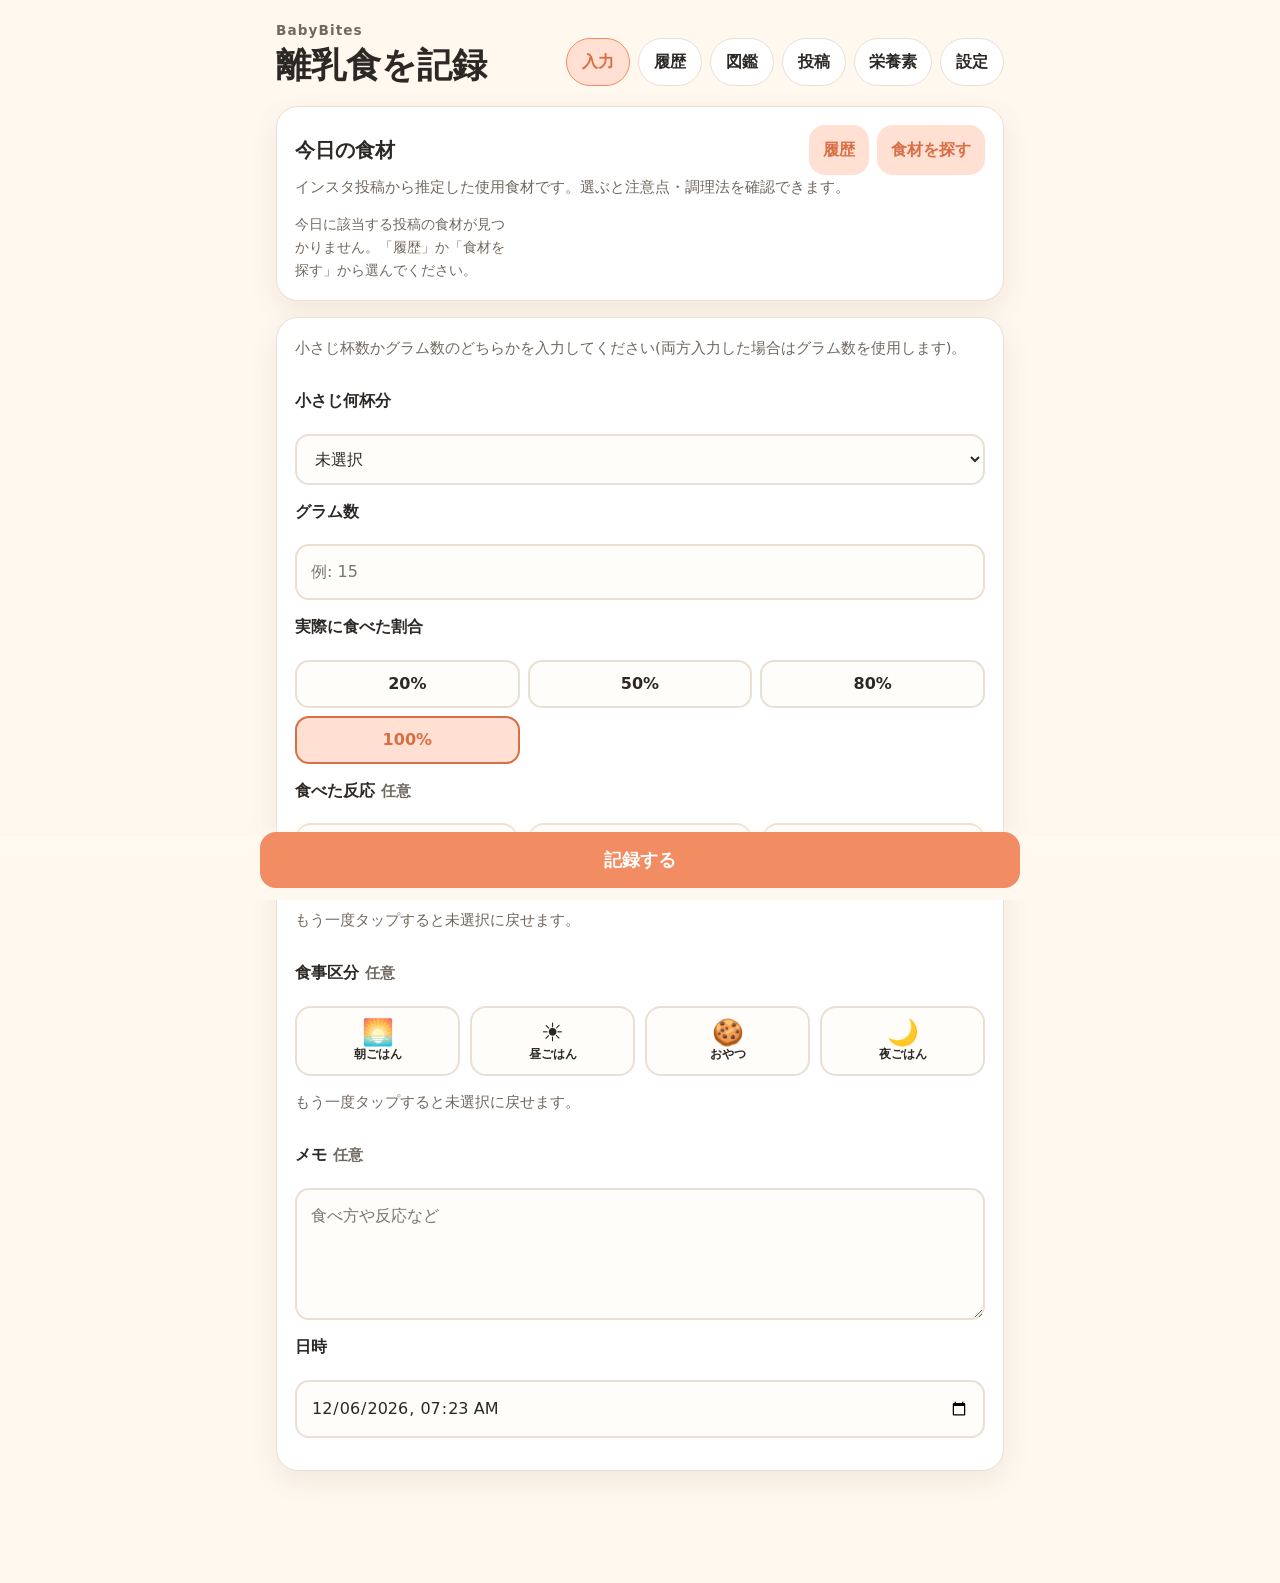
==== index.html @ d91f0ae5 "Update index.html edit text" ====
<!doctype html>
<html lang="ja">
  <head>
    <meta charset="utf-8" />
    <meta name="viewport" content="width=device-width, initial-scale=1" />
    <title>BabyBites - 記録入力</title>
    <link rel="stylesheet" href="css/style.css" />
  </head>
  <body>
    <header class="app-header">
      <div>
        <p class="eyebrow">BabyBites</p>
        <h1>離乳食を記録</h1>
      </div>
      <nav class="nav-links" aria-label="画面切り替え">
        <a aria-current="page" href="index.html">入力</a>
        <a href="history.html">履歴</a>
        <a href="foods.html">図鑑</a>
        <a href="insta.html">投稿</a>
        <a href="nutrition.html">栄養素</a>
        <a href="settings.html">設定</a>
      </nav>
    </header>

    <main class="container">
      <section class="card" aria-labelledby="food-heading">
        <div class="section-title-row">
          <h2 id="food-heading">今日の食材</h2>
          <div class="food-heading-actions">
            <button class="secondary-button" id="open-food-history-button" type="button">履歴</button>
            <button class="secondary-button" id="open-food-search-button" type="button">食材を探す</button>
          </div>
        </div>
        <p class="helper-text">インスタ投稿から推定した使用食材です。選ぶと注意点・調理法を確認できます。</p>
        <div class="food-grid" id="food-buttons" aria-live="polite"></div>
        <div class="food-info-panel" id="food-info-panel" aria-live="polite" hidden></div>
      </section>

      <form class="card record-form" id="record-form">
        <p class="helper-text">小さじ杯数かグラム数のどちらかを入力してください(両方入力した場合はグラム数を使用します)。</p>

        <label class="field-group" for="spoon-count">
          <span class="field-label">小さじ何杯分</span>
          <select id="spoon-count" name="spoonCount">
            <option value="">未選択</option>
            <option value="0.5">0.5杯</option>
            <option value="1">1杯</option>
            <option value="1.5">1.5杯</option>
            <option value="2">2杯</option>
            <option value="2.5">2.5杯</option>
            <option value="3">3杯</option>
            <option value="3.5">3.5杯</option>
            <option value="4">4杯</option>
          </select>
        </label>

        <label class="field-group" for="amount-gram">
          <span class="field-label">グラム数</span>
          <input id="amount-gram" name="amountGram" type="number" inputmode="decimal" min="0" step="0.1" placeholder="例: 15" />
        </label>

        <div class="field-group">
          <span class="field-label">実際に食べた割合</span>
          <div class="toggle-group" role="radiogroup" aria-label="食べた割合を選択">
            <label class="toggle-option">
              <input type="radio" name="amountLabel" value="20%" />
              <span>20%</span>
            </label>
            <label class="toggle-option">
              <input type="radio" name="amountLabel" value="50%" />
              <span>50%</span>
            </label>
            <label class="toggle-option">
              <input type="radio" name="amountLabel" value="80%" />
              <span>80%</span>
            </label>
            <label class="toggle-option">
              <input type="radio" name="amountLabel" value="100%" checked />
              <span>100%</span>
            </label>
          </div>
        </div>

        <div class="field-group">
          <span class="field-label">食べた反応 <span class="optional">任意</span></span>
          <input id="reaction" name="reaction" type="hidden" />
          <div class="reaction-grid" id="reaction-buttons" aria-label="食べた反応を選択">
            <button class="reaction-button emoji-choice-button" type="button" data-reaction="美味しい" aria-pressed="false"><span class="choice-emoji" aria-hidden="true">😋</span><span class="choice-label">美味しい</span></button>
            <button class="reaction-button emoji-choice-button" type="button" data-reaction="普通" aria-pressed="false"><span class="choice-emoji" aria-hidden="true">😐</span><span class="choice-label">普通</span></button>
            <button class="reaction-button emoji-choice-button" type="button" data-reaction="いまいち" aria-pressed="false"><span class="choice-emoji" aria-hidden="true">😖</span><span class="choice-label">いまいち</span></button>
          </div>
          <p class="helper-text">もう一度タップすると未選択に戻せます。</p>
        </div>

        <div class="field-group">
          <span class="field-label">食事区分 <span class="optional">任意</span></span>
          <input id="meal-type" name="mealType" type="hidden" />
          <div class="meal-type-grid" id="meal-type-buttons" aria-label="食事区分を選択">
            <button class="meal-type-button emoji-choice-button" type="button" data-meal-type="朝ごはん" aria-pressed="false"><span class="choice-emoji" aria-hidden="true">🌅</span><span class="choice-label">朝ごはん</span></button>
            <button class="meal-type-button emoji-choice-button" type="button" data-meal-type="昼ごはん" aria-pressed="false"><span class="choice-emoji" aria-hidden="true">☀️</span><span class="choice-label">昼ごはん</span></button>
            <button class="meal-type-button emoji-choice-button" type="button" data-meal-type="おやつ" aria-pressed="false"><span class="choice-emoji" aria-hidden="true">🍪</span><span class="choice-label">おやつ</span></button>
            <button class="meal-type-button emoji-choice-button" type="button" data-meal-type="夜ごはん" aria-pressed="false"><span class="choice-emoji" aria-hidden="true">🌙</span><span class="choice-label">夜ごはん</span></button>
          </div>
          <p class="helper-text">もう一度タップすると未選択に戻せます。</p>
        </div>

        <label class="field-group" for="memo">
          <span class="field-label">メモ <span class="optional">任意</span></span>
          <textarea id="memo" name="memo" rows="4" placeholder="食べ方や反応など"></textarea>
        </label>

        <label class="field-group" for="date-time">
          <span class="field-label">日時</span>
          <input id="date-time" name="date" type="datetime-local" required />
        </label>

        <div class="status-message" id="status-message" role="status" aria-live="polite"></div>
      </form>
    </main>

    <div class="fixed-submit-bar">
      <button class="primary-button" id="submit-button" type="submit" form="record-form">記録する</button>
    </div>

    <div class="modal-overlay" id="food-history-modal" hidden>
      <div class="modal-card" role="dialog" aria-modal="true" aria-labelledby="food-history-modal-heading">
        <div class="modal-header">
          <h2 id="food-history-modal-heading">履歴から選ぶ</h2>
          <button class="modal-close-button" id="food-history-modal-close" type="button" aria-label="閉じる">×</button>
        </div>
        <label class="field-group" for="food-history-modal-input">
          <span class="field-label">食材を検索</span>
          <input id="food-history-modal-input" type="search" placeholder="例: しらす" autocomplete="off" />
        </label>
        <div class="food-grid" id="food-history-modal-list" aria-live="polite"></div>
      </div>
    </div>

    <div class="modal-overlay" id="food-search-modal" hidden>
      <div class="modal-card" role="dialog" aria-modal="true" aria-labelledby="food-search-modal-heading">
        <div class="modal-header">
          <h2 id="food-search-modal-heading">食材を選ぶ</h2>
          <button class="modal-close-button" id="food-search-modal-close" type="button" aria-label="閉じる">×</button>
        </div>
        <label class="field-group" for="food-search-modal-input">
          <span class="field-label">食材を検索</span>
          <input id="food-search-modal-input" type="search" placeholder="例: しらす" autocomplete="off" />
        </label>
        <div class="food-category-list" id="food-search-modal-list" aria-live="polite"></div>
      </div>
    </div>

    <script type="module" src="js/record.js"></script>
  </body>
</html>
---- css/style.css ----
:root {
  --bg: #fff8ef;
  --card: #ffffff;
  --text: #2c2825;
  --muted: #71685f;
  --primary: #f28c63;
  --primary-dark: #d96e45;
  --primary-soft: #ffe0d2;
  --border: #eadfd4;
  --success: #2d7d46;
  --warning: #9a6500;
  --error: #b3261e;
  font-family: system-ui, -apple-system, BlinkMacSystemFont, "Segoe UI", sans-serif;
}

* {
  box-sizing: border-box;
}

body {
  min-height: 100vh;
  margin: 0;
  background: var(--bg);
  color: var(--text);
  line-height: 1.6;
}

button,
input,
select,
textarea {
  font: inherit;
}

button {
  cursor: pointer;
}

button:disabled {
  cursor: not-allowed;
  opacity: 0.65;
}

.app-header {
  display: flex;
  align-items: flex-end;
  justify-content: space-between;
  gap: 16px;
  width: min(100%, 760px);
  margin: 0 auto;
  padding: 20px 16px 12px;
}

.eyebrow {
  margin: 0 0 2px;
  color: var(--muted);
  font-size: 0.85rem;
  font-weight: 700;
  letter-spacing: 0.08em;
}

h1,
h2,
h3,
p {
  margin-top: 0;
}

h1 {
  margin-bottom: 0;
  font-size: clamp(1.6rem, 7vw, 2.2rem);
  line-height: 1.2;
}

.nav-links {
  display: flex;
  gap: 8px;
  flex-shrink: 0;
}

.nav-links a {
  min-width: 64px;
  border: 1px solid var(--border);
  border-radius: 999px;
  padding: 10px 14px;
  background: var(--card);
  color: var(--text);
  font-weight: 700;
  text-align: center;
  text-decoration: none;
}

.nav-links a[aria-current="page"] {
  border-color: var(--primary);
  background: var(--primary-soft);
  color: var(--primary-dark);
}

.container {
  width: min(100%, 760px);
  margin: 0 auto;
  padding: 8px 16px 32px;
}

.card {
  margin-bottom: 16px;
  border: 1px solid var(--border);
  border-radius: 22px;
  padding: 18px;
  background: var(--card);
  box-shadow: 0 10px 28px rgb(120 89 60 / 10%);
}

.section-title-row {
  display: flex;
  align-items: center;
  justify-content: space-between;
  gap: 12px;
}

.section-title-row h2 {
  margin-bottom: 0;
  font-size: 1.25rem;
}

.helper-text,
.optional {
  color: var(--muted);
  font-size: 0.92rem;
}

.food-grid {
  display: grid;
  grid-template-columns: repeat(2, minmax(0, 1fr));
  gap: 10px;
  margin-top: 14px;
}

.food-button,
.meal-type-button,
.reaction-button,
.primary-button,
.secondary-button {
  border: 0;
  border-radius: 16px;
  min-height: 48px;
  padding: 12px 14px;
  font-weight: 700;
}

.food-button,
.meal-type-button,
.reaction-button {
  border: 2px solid var(--border);
  background: #fffdf9;
  color: var(--text);
}

.meal-type-grid,
.reaction-grid {
  display: grid;
  gap: 10px;
}

.meal-type-grid {
  grid-template-columns: repeat(4, minmax(0, 1fr));
}

.reaction-grid {
  grid-template-columns: repeat(3, minmax(0, 1fr));
}

.emoji-choice-button {
  display: grid;
  gap: 2px;
  place-items: center;
}

.choice-emoji {
  font-size: 1.6rem;
  line-height: 1;
}

.choice-label {
  font-size: 0.78rem;
  line-height: 1.2;
}

.food-button[aria-pressed="true"],
.meal-type-button[aria-pressed="true"],
.reaction-button[aria-pressed="true"] {
  border-color: var(--primary-dark);
  background: var(--primary);
  color: #ffffff;
}

.secondary-button {
  background: var(--primary-soft);
  color: var(--primary-dark);
}

.primary-button {
  width: 100%;
  min-height: 56px;
  margin-top: 6px;
  background: var(--primary);
  color: #ffffff;
  font-size: 1.1rem;
}

.record-form,
.field-group {
  display: grid;
  gap: 14px;
}

.field-label {
  display: block;
  margin-bottom: 6px;
  font-weight: 700;
}

input[type="number"],
input[type="datetime-local"],
select,
textarea {
  width: 100%;
  border: 2px solid var(--border);
  border-radius: 14px;
  padding: 13px 14px;
  background: #fffdf9;
  color: var(--text);
}

textarea {
  resize: vertical;
}

.toggle-group {
  display: grid;
  grid-template-columns: repeat(3, 1fr);
  gap: 8px;
}

.toggle-option input {
  position: absolute;
  opacity: 0;
}

.toggle-option span {
  display: grid;
  min-height: 48px;
  place-items: center;
  border: 2px solid var(--border);
  border-radius: 14px;
  background: #fffdf9;
  font-weight: 700;
}

.toggle-option input:checked + span {
  border-color: var(--primary-dark);
  background: var(--primary-soft);
  color: var(--primary-dark);
}

.status-message:not(:empty) {
  border-radius: 14px;
  padding: 12px 14px;
  background: #f5f2ee;
  font-weight: 700;
}

.status-message.success {
  background: #e4f5e9;
  color: var(--success);
}

.status-message.warning {
  background: #fff0cf;
  color: var(--warning);
}

.status-message.error {
  background: #ffe5e3;
  color: var(--error);
}

.history-list {
  display: grid;
  gap: 18px;
  margin-top: 14px;
}

.history-day h2 {
  margin-bottom: 10px;
  color: var(--primary-dark);
  font-size: 1.05rem;
}

.history-item {
  border-left: 5px solid var(--primary-soft);
  border-radius: 14px;
  margin-bottom: 10px;
  padding: 12px;
  background: #fffdf9;
}

.history-item-main {
  display: grid;
  grid-template-columns: minmax(82px, auto) 1fr;
  gap: 12px;
}

.history-time {
  color: var(--muted);
  font-weight: 700;
}

.history-item h3,
.history-amount,
.history-memo,
.empty-state {
  margin-bottom: 0;
}

.history-item h3 {
  font-size: 1.05rem;
}

.history-amount {
  color: var(--muted);
}

.history-reaction {
  display: inline-block;
  margin-left: 4px;
  font-size: 1.1rem;
}

.history-memo {
  margin-top: 4px;
  white-space: pre-wrap;
}

@media (min-width: 560px) {
  .food-grid {
    grid-template-columns: repeat(3, minmax(0, 1fr));
  }
}

@media (max-width: 420px) {
  .meal-type-grid {
    grid-template-columns: repeat(2, minmax(0, 1fr));
  }

  .app-header {
    align-items: flex-start;
    flex-direction: column;
  }

  .nav-links {
    width: 100%;
  }

  .nav-links a {
    flex: 1;
  }

  .card {
    padding: 16px;
  }
}

.food-info-panel {
  display: grid;
  gap: 12px;
  margin-top: 16px;
  border: 2px solid var(--primary-soft);
  border-radius: 18px;
  padding: 14px;
  background: #fffaf3;
}

.food-info-panel[hidden] {
  display: none;
}

.food-info-heading h3,
.food-info-section h4,
.food-info-loading,
.food-info-empty {
  margin-bottom: 0;
}

.food-info-heading h3 {
  font-size: 1.05rem;
}

.food-info-heading p,
.food-info-empty,
.food-info-source {
  color: var(--muted);
  font-size: 0.9rem;
}

.food-info-section {
  display: grid;
  gap: 6px;
}

.food-info-section h4 {
  color: var(--primary-dark);
  font-size: 0.98rem;
}

.food-info-section ul {
  display: grid;
  gap: 6px;
  margin: 0;
  padding-left: 1.2rem;
}

.food-info-source::before {
  content: "（";
}

.food-info-source::after {
  content: "）";
}


.food-category {
  margin-bottom: 12px;
  border: 1px solid var(--border-color, #e0e0e0);
  border-radius: 8px;
  padding: 4px 12px;
}

.food-category-summary {
  cursor: pointer;
  padding: 10px 4px;
  font-weight: 600;
  list-style: none;
}

.food-category-summary::-webkit-details-marker {
  display: none;
}

.food-category-summary::before {
  content: "▶";
  display: inline-block;
  margin-right: 8px;
  font-size: 0.75em;
  transition: transform 0.15s ease;
}

.food-category[open] > .food-category-summary::before {
  transform: rotate(90deg);
}
.food-category .food-grid {
  padding: 4px 0 12px;
}

.food-category-list {
  display: flex;
  flex-direction: column;
  gap: 12px;
  margin-top: 16px; /* ← 追加 */
}

.week-selector {
  display: flex;
  align-items: center;
  justify-content: center;
  gap: 16px;
  margin-top: 8px;
}

.week-label {
  font-weight: 700;
  font-size: 1.1rem;
  min-width: 72px;
  text-align: center;
}

.insta-list {
  display: grid;
  gap: 12px;
  margin-top: 14px;
}

.insta-record-item {
  border-left: 5px solid var(--primary-soft);
  border-radius: 14px;
  padding: 12px;
  background: #fffdf9;
}

.insta-record-meta {
  display: flex;
  gap: 10px;
  align-items: baseline;
  margin-bottom: 6px;
}

.insta-record-day {
  font-weight: 700;
  color: var(--primary-dark);
}

.insta-record-meal {
  color: var(--muted);
  font-size: 0.9rem;
}

.insta-record-ingredient {
  font-weight: 700;
  margin-bottom: 4px;
}

.insta-record-summary {
  color: var(--text);
}

#start-date-card .field-group {
  display: flex;
  gap: 10px;
  align-items: center;
}

#start-date-card input[type="date"] {
  flex: 1;
}

.nutrient-grid {
  display: grid;
  grid-template-columns: repeat(2, minmax(0, 1fr));
  gap: 12px;
  margin-top: 14px;
}

.nutrient-card {
  border: 1px solid var(--border);
  border-radius: 14px;
  padding: 14px;
  background: #fffdf9;
}

.nutrient-card h3 {
  font-size: 0.95rem;
  margin-bottom: 8px;
}

.nutrient-values {
  margin-bottom: 8px;
}

.nutrient-intake {
  font-size: 1.3rem;
  font-weight: 700;
}

.nutrient-target {
  color: var(--muted);
  font-size: 0.9rem;
}

.nutrient-bar-track {
  height: 8px;
  border-radius: 999px;
  background: var(--border);
  overflow: hidden;
}

.nutrient-bar-fill {
  height: 100%;
  background: var(--primary);
  border-radius: 999px;
}

.nutrient-bar-fill.is-over {
  background: var(--success);
}

.nutrient-percentage {
  margin-top: 6px;
  font-weight: 700;
  text-align: right;
}

.nutrient-percentage.is-over {
  color: var(--success);
}

@media (max-width: 420px) {
  .nutrient-grid {
    grid-template-columns: 1fr;
  }
}

@media (min-width: 560px) {
  .nutrient-grid {
    grid-template-columns: repeat(3, minmax(0, 1fr));
  }
}

.modal-overlay {
  position: fixed;
  inset: 0;
  display: flex;
  align-items: flex-end;
  justify-content: center;
  padding: 0;
  background: rgb(44 40 37 / 45%);
  z-index: 100;
}

.modal-overlay[hidden] {
  display: none;
}

.modal-card {
  width: min(100%, 760px);
  max-height: 85vh;
  overflow-y: auto;
  border-radius: 22px 22px 0 0;
  padding: 18px;
  background: var(--card);
}

@media (min-width: 560px) {
  .modal-overlay {
    align-items: center;
  }

  .modal-card {
    border-radius: 22px;
    max-height: 80vh;
  }
}

.modal-header {
  display: flex;
  align-items: center;
  justify-content: space-between;
  margin-bottom: 10px;
}

.modal-header h2 {
  margin-bottom: 0;
  font-size: 1.15rem;
}

.modal-close-button {
  border: 0;
  background: transparent;
  font-size: 1.4rem;
  line-height: 1;
  color: var(--muted);
  padding: 4px 8px;
}

.fixed-submit-bar {
  position: fixed;
  left: 0;
  right: 0;
  bottom: 0;
  z-index: 50;
  padding: 12px 16px calc(12px + env(safe-area-inset-bottom));
  background: linear-gradient(to top, var(--bg) 60%, transparent);
}

.fixed-submit-bar .primary-button {
  width: min(100%, 760px);
  margin: 0 auto;
  display: block;
}

.container {
  padding-bottom: 96px; /* 固定バーに隠れないよう余白を確保 */
}

.settings-fields {
    display: grid;
    margin-top: 40px;
    margin-bottom: 25px;
}

.history-reaction-line,
.history-meal-type {
  margin-top: 4px;
  margin-bottom: 0;
}

.history-time {
  display: block;
  margin-top: 6px;
}

.food-info-item-name {
  color: var(--primary-dark);
}

.food-heading-actions {
  display: flex;
  gap: 8px;
}
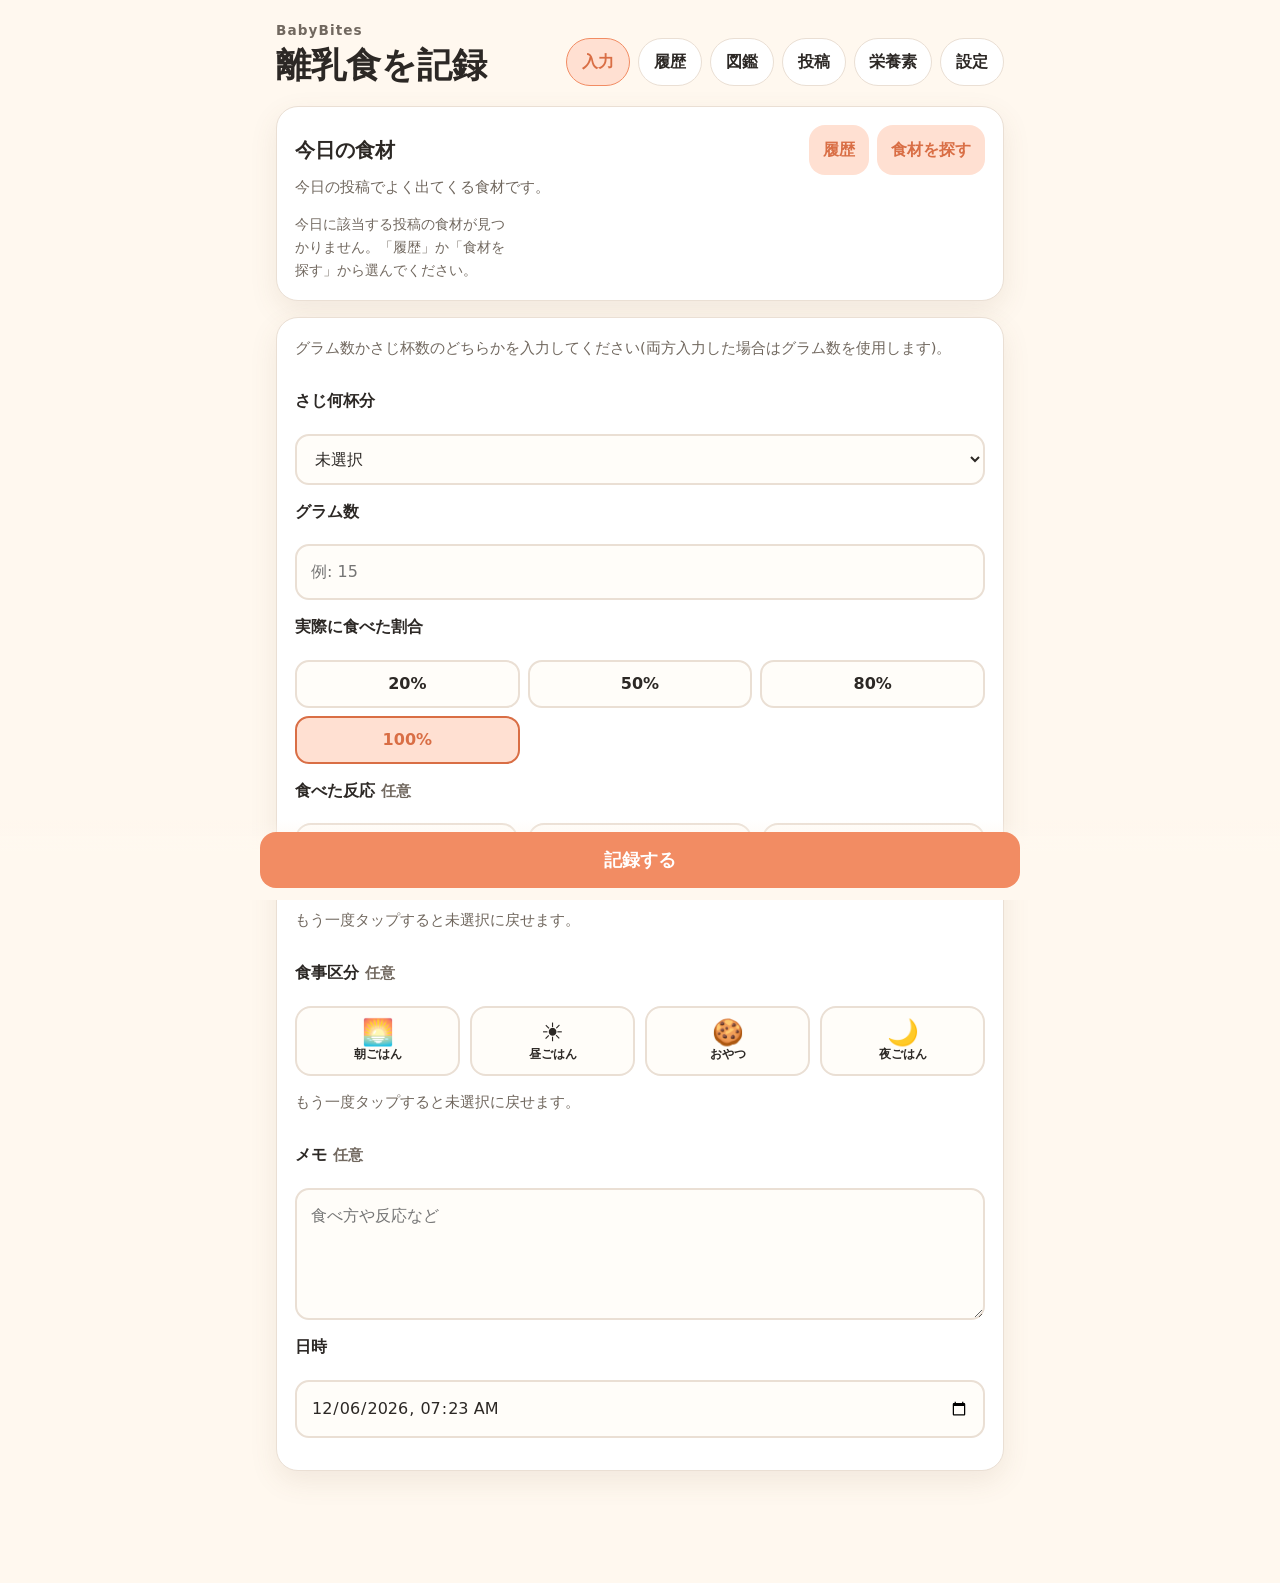
==== commit 419ed22c: "Update index.html remove note" ====
--- a/index.html
+++ b/index.html
@@ -31,16 +31,15 @@
             <button class="secondary-button" id="open-food-search-button" type="button">食材を探す</button>
           </div>
         </div>
-        <p class="helper-text">インスタ投稿から推定した使用食材です。選ぶと注意点・調理法を確認できます。</p>
+        <p class="helper-text">今日の投稿でよく出てくる食材です。</p>
         <div class="food-grid" id="food-buttons" aria-live="polite"></div>
-        <div class="food-info-panel" id="food-info-panel" aria-live="polite" hidden></div>
       </section>
 
       <form class="card record-form" id="record-form">
-        <p class="helper-text">小さじ杯数かグラム数のどちらかを入力してください(両方入力した場合はグラム数を使用します)。</p>
+        <p class="helper-text">グラム数かさじ杯数のどちらかを入力してください(両方入力した場合はグラム数を使用します)。</p>
 
         <label class="field-group" for="spoon-count">
-          <span class="field-label">小さじ何杯分</span>
+          <span class="field-label">さじ何杯分</span>
           <select id="spoon-count" name="spoonCount">
             <option value="">未選択</option>
             <option value="0.5">0.5杯</option>
--- a/css/style.css
+++ b/css/style.css
@@ -706,3 +706,7 @@
   display: flex;
   gap: 8px;
 }
+
+.food-picker-back-button {
+  margin-bottom: 10px;
+}
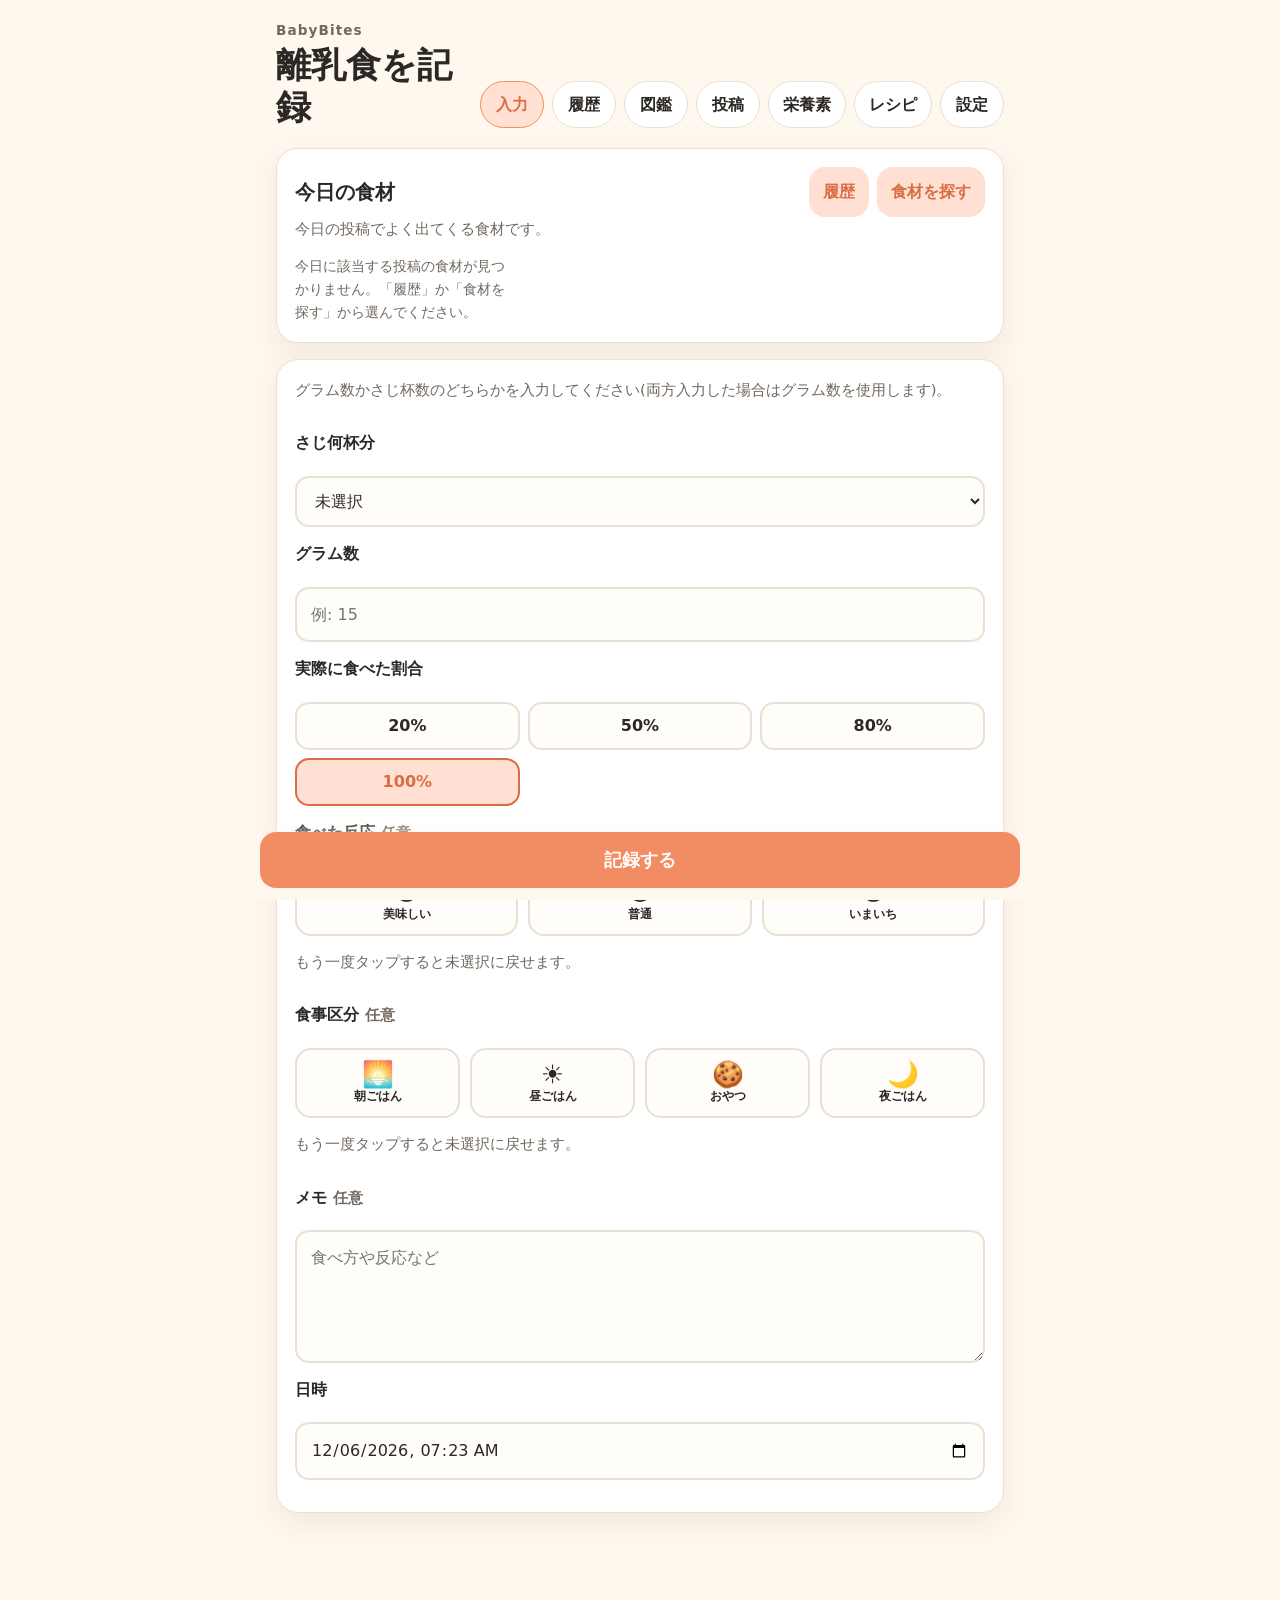
==== commit f6b3a9ae: "Update index.html add recipe" ====
--- a/index.html
+++ b/index.html
@@ -18,6 +18,7 @@
         <a href="foods.html">図鑑</a>
         <a href="insta.html">投稿</a>
         <a href="nutrition.html">栄養素</a>
+        <a href="recipe.html">レシピ</a>
         <a href="settings.html">設定</a>
       </nav>
     </header>
@@ -33,6 +34,7 @@
         </div>
         <p class="helper-text">今日の投稿でよく出てくる食材です。</p>
         <div class="food-grid" id="food-buttons" aria-live="polite"></div>
+        <p class="selected-food-display" id="selected-food-display" aria-live="polite" hidden></p>
       </section>
 
       <form class="card record-form" id="record-form">
--- a/css/style.css
+++ b/css/style.css
@@ -710,3 +710,69 @@
 .food-picker-back-button {
   margin-bottom: 10px;
 }
+
+.selected-food-display {
+  margin-top: 10px;
+  padding: 10px 14px;
+  border-radius: 14px;
+  background: var(--primary-soft);
+  color: var(--primary-dark);
+  font-weight: 700;
+}
+
+.recipe-list {
+  display: grid;
+  gap: 12px;
+  margin-top: 14px;
+}
+
+.recipe-item {
+  border-left: 5px solid var(--primary-soft);
+  border-radius: 14px;
+  padding: 12px;
+  background: #fffdf9;
+}
+
+.recipe-item-meta {
+  display: flex;
+  gap: 10px;
+  align-items: baseline;
+  margin-bottom: 6px;
+}
+
+.recipe-item-day {
+  font-weight: 700;
+  color: var(--primary-dark);
+}
+
+.recipe-item-meal {
+  color: var(--muted);
+  font-size: 0.9rem;
+}
+
+.recipe-item-name {
+  font-size: 1.05rem;
+  margin-bottom: 6px;
+}
+
+.recipe-item-ingredients {
+  color: var(--text);
+  margin-bottom: 8px;
+  white-space: pre-wrap;
+}
+
+.recipe-item-used-foods {
+  display: flex;
+  flex-wrap: wrap;
+  gap: 6px;
+}
+
+.recipe-food-tag {
+  display: inline-block;
+  border-radius: 999px;
+  padding: 4px 10px;
+  background: var(--primary-soft);
+  color: var(--primary-dark);
+  font-size: 0.82rem;
+  font-weight: 700;
+}
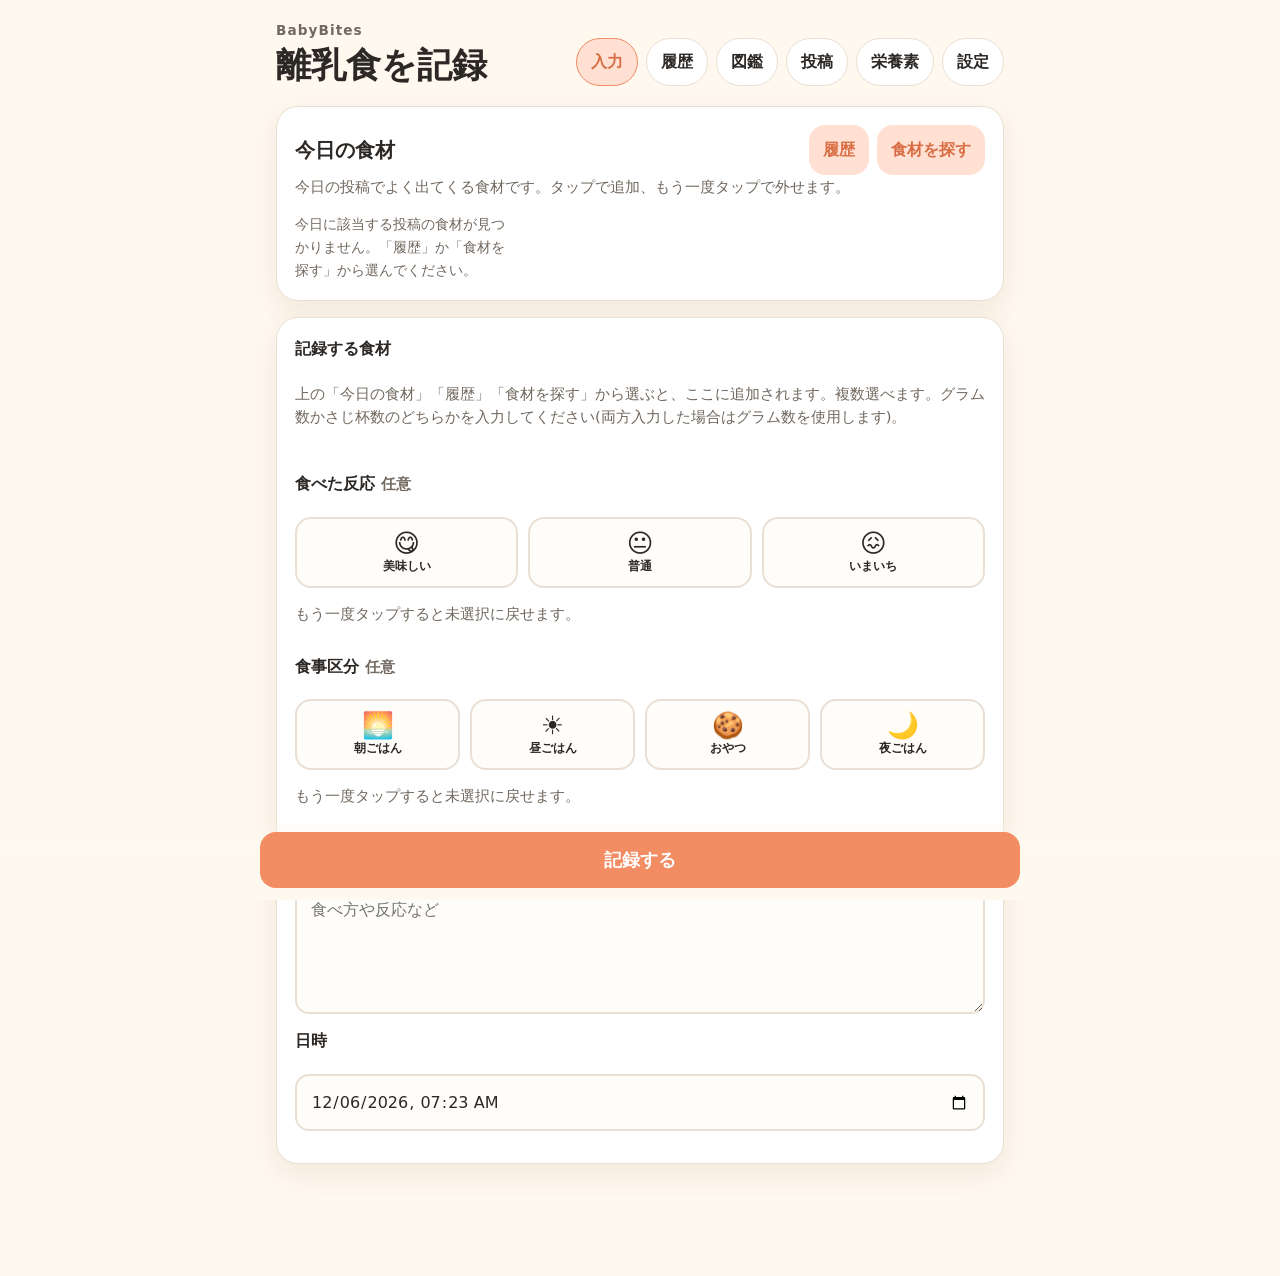
==== commit d3a8b177: "Update index.html feat: 食材の簡易追加・カロリー推移グラフ・複数食材のまとめ登録を追加  - 食材を探すモーダルから、食材名とカテゴリだけで食材マスタに追加できるようにした" ====
--- a/index.html
+++ b/index.html
@@ -18,7 +18,6 @@
         <a href="foods.html">図鑑</a>
         <a href="insta.html">投稿</a>
         <a href="nutrition.html">栄養素</a>
-        <a href="recipe.html">レシピ</a>
         <a href="settings.html">設定</a>
       </nav>
     </header>
@@ -32,54 +31,15 @@
             <button class="secondary-button" id="open-food-search-button" type="button">食材を探す</button>
           </div>
         </div>
-        <p class="helper-text">今日の投稿でよく出てくる食材です。</p>
+        <p class="helper-text">今日の投稿でよく出てくる食材です。タップで追加、もう一度タップで外せます。</p>
         <div class="food-grid" id="food-buttons" aria-live="polite"></div>
-        <p class="selected-food-display" id="selected-food-display" aria-live="polite" hidden></p>
       </section>
 
       <form class="card record-form" id="record-form">
-        <p class="helper-text">グラム数かさじ杯数のどちらかを入力してください(両方入力した場合はグラム数を使用します)。</p>
-
-        <label class="field-group" for="spoon-count">
-          <span class="field-label">さじ何杯分</span>
-          <select id="spoon-count" name="spoonCount">
-            <option value="">未選択</option>
-            <option value="0.5">0.5杯</option>
-            <option value="1">1杯</option>
-            <option value="1.5">1.5杯</option>
-            <option value="2">2杯</option>
-            <option value="2.5">2.5杯</option>
-            <option value="3">3杯</option>
-            <option value="3.5">3.5杯</option>
-            <option value="4">4杯</option>
-          </select>
-        </label>
-
-        <label class="field-group" for="amount-gram">
-          <span class="field-label">グラム数</span>
-          <input id="amount-gram" name="amountGram" type="number" inputmode="decimal" min="0" step="0.1" placeholder="例: 15" />
-        </label>
-
         <div class="field-group">
-          <span class="field-label">実際に食べた割合</span>
-          <div class="toggle-group" role="radiogroup" aria-label="食べた割合を選択">
-            <label class="toggle-option">
-              <input type="radio" name="amountLabel" value="20%" />
-              <span>20%</span>
-            </label>
-            <label class="toggle-option">
-              <input type="radio" name="amountLabel" value="50%" />
-              <span>50%</span>
-            </label>
-            <label class="toggle-option">
-              <input type="radio" name="amountLabel" value="80%" />
-              <span>80%</span>
-            </label>
-            <label class="toggle-option">
-              <input type="radio" name="amountLabel" value="100%" checked />
-              <span>100%</span>
-            </label>
-          </div>
+          <span class="field-label">記録する食材</span>
+          <p class="helper-text">上の「今日の食材」「履歴」「食材を探す」から選ぶと、ここに追加されます。複数選べます。グラム数かさじ杯数のどちらかを入力してください(両方入力した場合はグラム数を使用します)。</p>
+          <div class="item-list" id="selected-items" aria-live="polite"></div>
         </div>
 
         <div class="field-group">
@@ -147,6 +107,29 @@
           <span class="field-label">食材を検索</span>
           <input id="food-search-modal-input" type="search" placeholder="例: しらす" autocomplete="off" />
         </label>
+        <details class="quick-add" id="quick-add">
+          <summary>＋ 新しい食材を追加(まだ食べたことがない食材)</summary>
+          <div class="quick-add-fields">
+            <label class="field-group" for="quick-add-name">
+              <span class="field-label">食材名</span>
+              <input id="quick-add-name" type="text" placeholder="例: あんこ" autocomplete="off" />
+            </label>
+            <label class="field-group" for="quick-add-category">
+              <span class="field-label">カテゴリ</span>
+              <select id="quick-add-category">
+                <option value="炭水化物">炭水化物</option>
+                <option value="野菜">野菜</option>
+                <option value="果物">果物</option>
+                <option value="タンパク質">タンパク質</option>
+                <option value="乳製品">乳製品</option>
+                <option value="その他" selected>その他</option>
+              </select>
+            </label>
+            <button class="secondary-button" id="quick-add-button" type="button">追加して選ぶ</button>
+            <p class="helper-text" id="quick-add-status" role="status"></p>
+            <p class="helper-text">栄養素は登録されないため、栄養素チェックの集計には含まれません。</p>
+          </div>
+        </details>
         <div class="food-category-list" id="food-search-modal-list" aria-live="polite"></div>
       </div>
     </div>
--- a/css/style.css
+++ b/css/style.css
@@ -72,24 +72,6 @@
   line-height: 1.2;
 }
 
-.nav-links {
-  display: flex;
-  gap: 8px;
-  flex-shrink: 0;
-}
-
-.nav-links a {
-  min-width: 64px;
-  border: 1px solid var(--border);
-  border-radius: 999px;
-  padding: 10px 14px;
-  background: var(--card);
-  color: var(--text);
-  font-weight: 700;
-  text-align: center;
-  text-decoration: none;
-}
-
 .nav-links a[aria-current="page"] {
   border-color: var(--primary);
   background: var(--primary-soft);
@@ -357,15 +339,6 @@
     align-items: flex-start;
     flex-direction: column;
   }
-
-  .nav-links {
-    width: 100%;
-  }
-
-  .nav-links a {
-    flex: 1;
-  }
-
   .card {
     padding: 16px;
   }
@@ -776,3 +749,96 @@
   font-size: 0.82rem;
   font-weight: 700;
 }
+
+html, body {
+  overflow-x: hidden;
+  max-width: 100%;
+}
+
+.container,
+.app-header,
+.card,
+.modal-card {
+  max-width: 100%;
+  box-sizing: border-box;
+}
+
+/* grid/flexの子要素は、デフォルトで長いテキストがあっても縮まず横にはみ出すため、
+   min-width: 0 を指定して折り返しを優先させる */
+.food-grid > *,
+.history-item-main > *,
+.nutrient-grid > *,
+.recipe-item,
+.insta-record-item,
+.meal-type-grid > *,
+.reaction-grid > *,
+.toggle-group > * {
+  min-width: 0;
+}
+
+/* URLや長い単語がある要素は強制的に折り返す */
+.food-info-source,
+.insta-record-summary,
+.recipe-item-ingredients,
+.history-memo,
+.helper-text {
+  overflow-wrap: break-word;
+  word-break: break-word;
+}
+
+.nav-links {
+  display: flex;
+  flex-wrap: wrap;
+  gap: 8px;
+  flex-shrink: 0;
+}
+
+.nav-links a {
+  min-width: 0;
+  border: 1px solid var(--border);
+  border-radius: 999px;
+  padding: 10px 14px;
+  background: var(--card);
+  color: var(--text);
+  font-weight: 700;
+  text-align: center;
+  text-decoration: none;
+  white-space: nowrap;
+}
+
+.item-list { display: grid; gap: 12px; }
+.item-row { border: 1px solid #e6e3dc; border-radius: 12px; padding: 12px; display: grid; gap: 8px; background: #fff; }
+.item-row-head { display: flex; justify-content: space-between; align-items: center; gap: 8px; }
+.item-row-fields { display: grid; grid-template-columns: 1fr 1fr; gap: 8px; }
+.item-row-fields select:last-child { grid-column: 1 / -1; }
+.item-row-fields select, .item-row-fields input { min-width: 0; width: 100%; }
+.item-remove-button { border: none; background: transparent; font-size: 20px; line-height: 1; padding: 4px 10px; cursor: pointer; color: inherit; }
+ 
+.quick-add { border: 1px dashed #cfcbc2; border-radius: 12px; padding: 10px 12px; margin-bottom: 16px; }
+.quick-add summary { cursor: pointer; font-weight: 600; }
+.quick-add-fields { display: grid; gap: 12px; margin-top: 12px; }
+ 
+.energy-chart { margin-top: 16px; transition: opacity 0.15s; }
+.energy-chart-plot { position: relative; }
+.energy-svg { display: block; width: 100%; height: auto; overflow: visible; }
+.energy-svg .chart-grid { stroke: #e6e3dc; stroke-width: 1; }
+.energy-svg .chart-axis-text { fill: #6b6a66; font-size: 11px; }
+.energy-svg .chart-line { stroke: #2a78d6; stroke-width: 2; stroke-linecap: round; stroke-linejoin: round; }
+.energy-svg .chart-dot { fill: #2a78d6; stroke: #fcfcfb; stroke-width: 2; }
+.energy-svg .chart-target-line { stroke: #8a8984; stroke-width: 1; }
+.energy-svg .chart-crosshair { stroke: #8a8984; stroke-width: 1; }
+.chart-tooltip { position: absolute; top: 0; transform: translateX(-50%); background: #fff; border: 1px solid #e6e3dc; border-radius: 8px; padding: 6px 10px; font-size: 12px; pointer-events: none; box-shadow: 0 2px 8px rgba(0,0,0,.08); white-space: nowrap; }
+.chart-tooltip-value { font-weight: 700; font-size: 14px; }
+.chart-tooltip-date { color: #6b6a66; }
+.chart-table-view { margin-top: 8px; }
+.chart-table-view summary { cursor: pointer; }
+.chart-table { width: 100%; border-collapse: collapse; margin-top: 8px; font-size: 14px; }
+.chart-table th, .chart-table td { text-align: left; padding: 6px 8px; border-bottom: 1px solid #e6e3dc; }
+ 
+@media (prefers-color-scheme: dark) {
+  .energy-svg .chart-grid { stroke: #383835; }
+  .energy-svg .chart-axis-text { fill: #c3c2b7; }
+  .energy-svg .chart-line, .energy-svg .chart-dot { stroke: #3987e5; }
+  .energy-svg .chart-dot { fill: #3987e5; stroke: #1a1a19; }
+  .item-row, .chart-tooltip { background: #1a1a19; border-color: #383835; }
+}
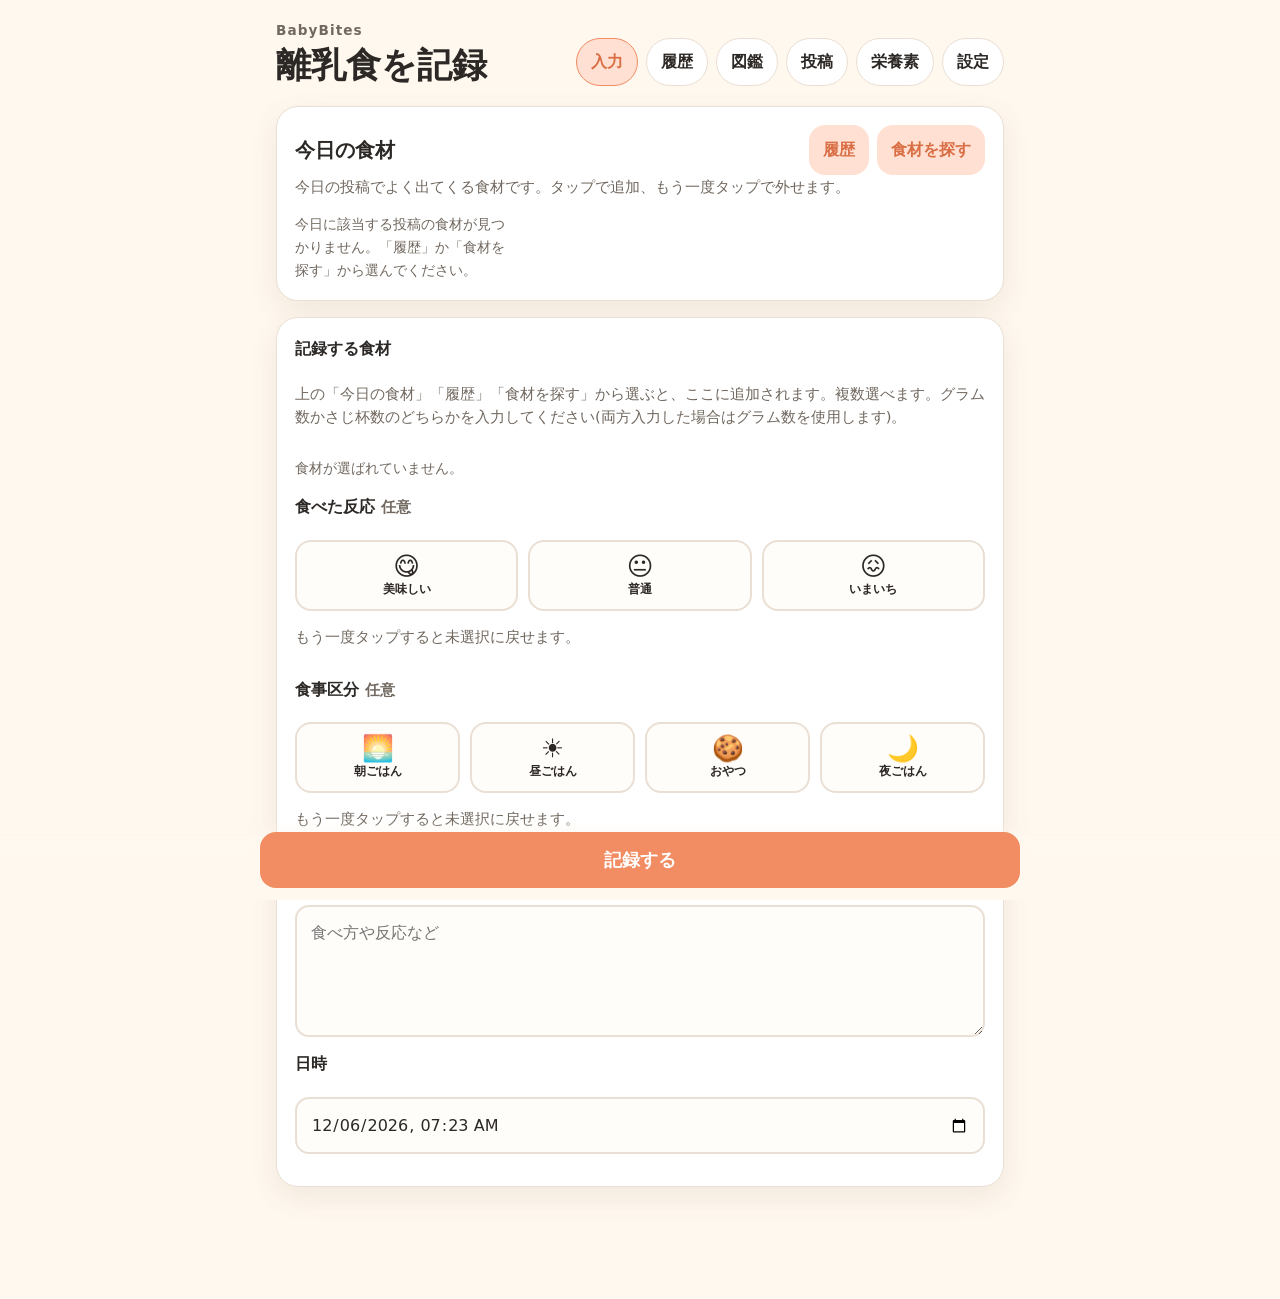
==== commit 3e8b20b9: "Update index.html add ベビーフード" ====
--- a/index.html
+++ b/index.html
@@ -122,6 +122,7 @@
                 <option value="果物">果物</option>
                 <option value="タンパク質">タンパク質</option>
                 <option value="乳製品">乳製品</option>
+                <option value="ベビーフード">ベビーフード</option>
                 <option value="その他" selected>その他</option>
               </select>
             </label>
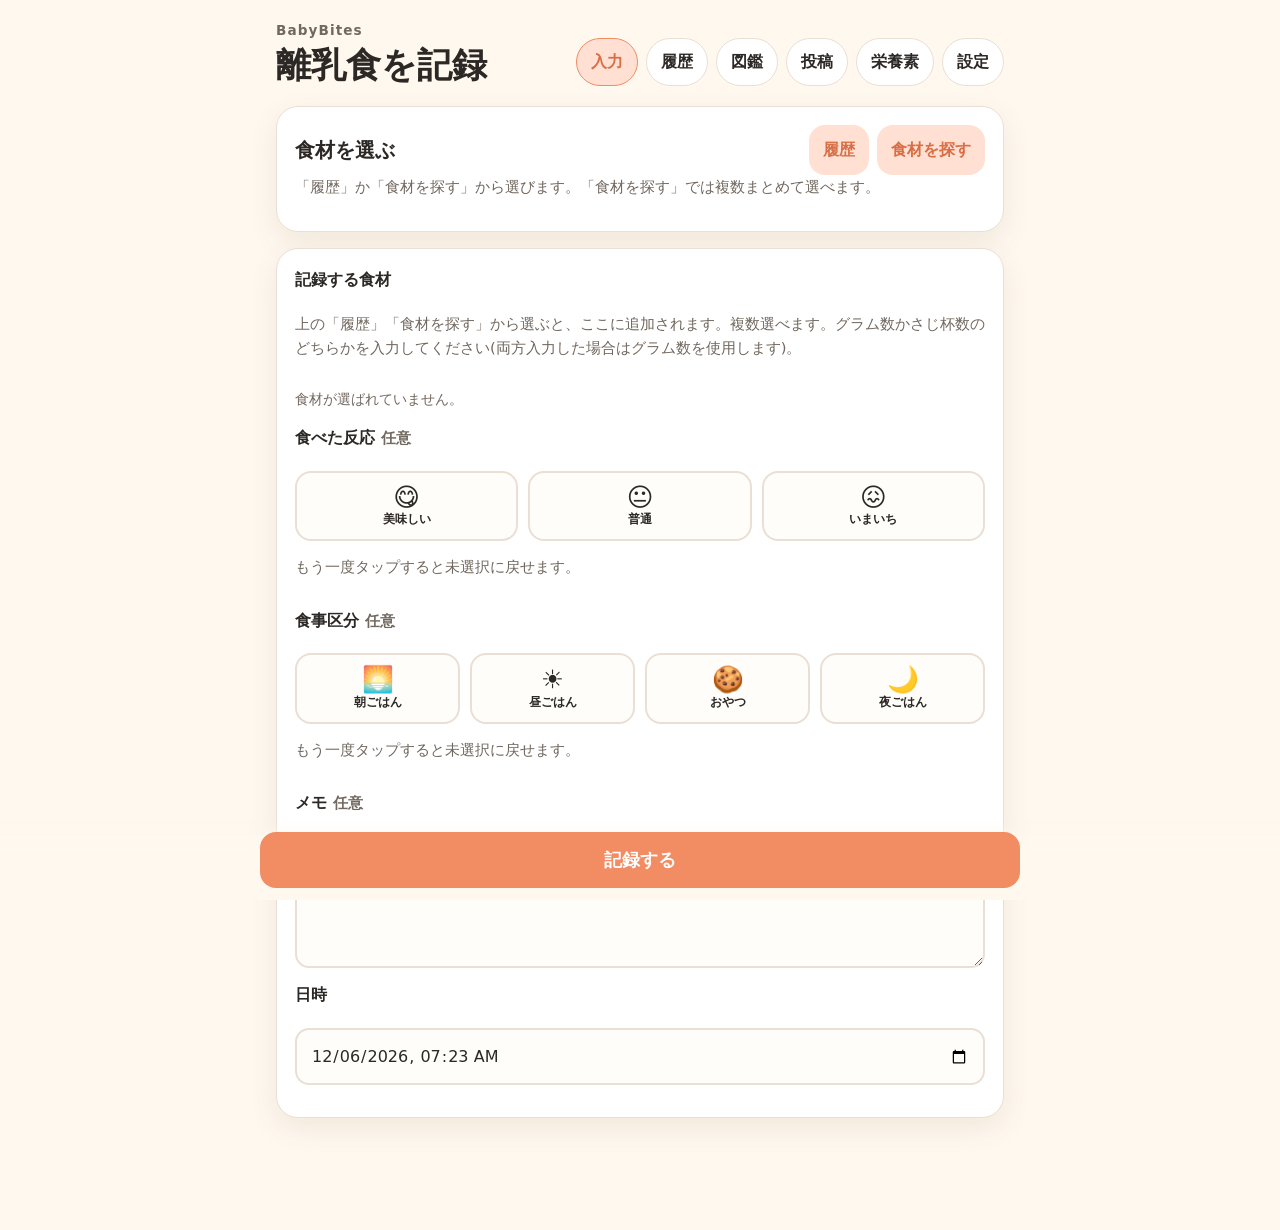
==== commit 88ae62d5: "Update index.html update food choice" ====
--- a/index.html
+++ b/index.html
@@ -25,20 +25,19 @@
     <main class="container">
       <section class="card" aria-labelledby="food-heading">
         <div class="section-title-row">
-          <h2 id="food-heading">今日の食材</h2>
+          <h2 id="food-heading">食材を選ぶ</h2>
           <div class="food-heading-actions">
             <button class="secondary-button" id="open-food-history-button" type="button">履歴</button>
             <button class="secondary-button" id="open-food-search-button" type="button">食材を探す</button>
           </div>
         </div>
-        <p class="helper-text">今日の投稿でよく出てくる食材です。タップで追加、もう一度タップで外せます。</p>
-        <div class="food-grid" id="food-buttons" aria-live="polite"></div>
+        <p class="helper-text">「履歴」か「食材を探す」から選びます。「食材を探す」では複数まとめて選べます。</p>
       </section>
 
       <form class="card record-form" id="record-form">
         <div class="field-group">
           <span class="field-label">記録する食材</span>
-          <p class="helper-text">上の「今日の食材」「履歴」「食材を探す」から選ぶと、ここに追加されます。複数選べます。グラム数かさじ杯数のどちらかを入力してください(両方入力した場合はグラム数を使用します)。</p>
+          <p class="helper-text">上の「履歴」「食材を探す」から選ぶと、ここに追加されます。複数選べます。グラム数かさじ杯数のどちらかを入力してください(両方入力した場合はグラム数を使用します)。</p>
           <div class="item-list" id="selected-items" aria-live="polite"></div>
         </div>
 
@@ -122,7 +121,6 @@
                 <option value="果物">果物</option>
                 <option value="タンパク質">タンパク質</option>
                 <option value="乳製品">乳製品</option>
-                <option value="ベビーフード">ベビーフード</option>
                 <option value="その他" selected>その他</option>
               </select>
             </label>
@@ -132,6 +130,9 @@
           </div>
         </details>
         <div class="food-category-list" id="food-search-modal-list" aria-live="polite"></div>
+        <div class="modal-done-bar">
+          <button class="primary-button" id="food-search-modal-done" type="button">完了</button>
+        </div>
       </div>
     </div>
 
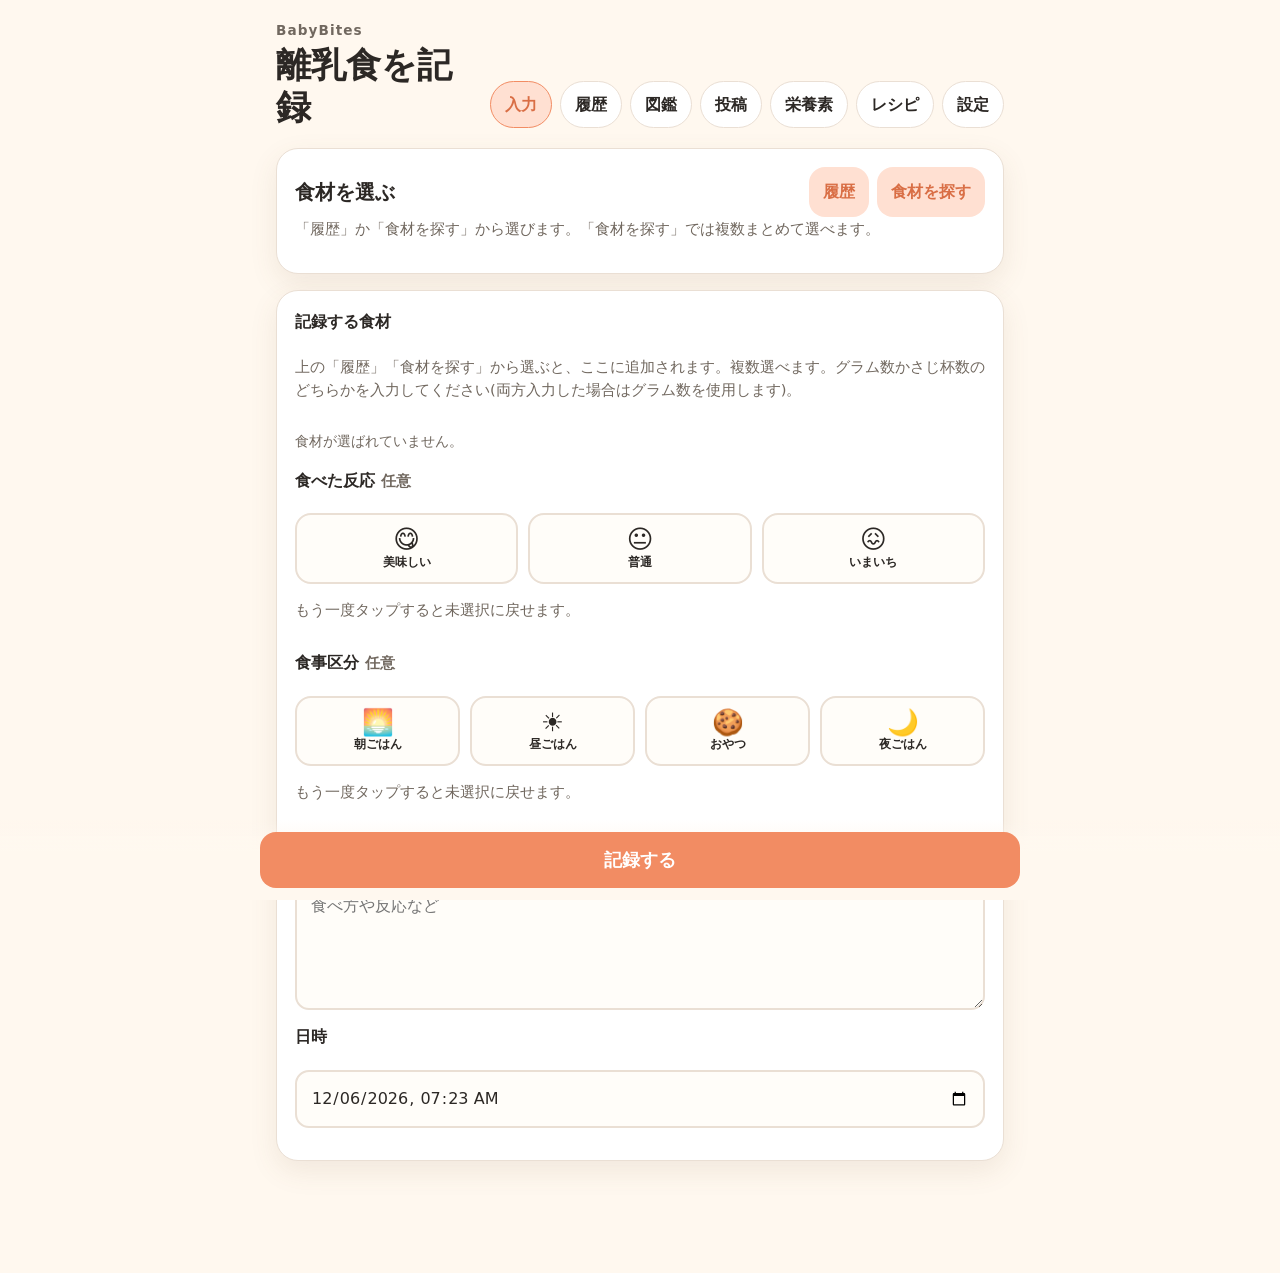
==== commit 339a8238: "履歴ページに食材検索とカロリー表示を追加し、分類にベビーフードを追加" ====
--- a/index.html
+++ b/index.html
@@ -18,6 +18,7 @@
         <a href="foods.html">図鑑</a>
         <a href="insta.html">投稿</a>
         <a href="nutrition.html">栄養素</a>
+        <a href="recipe.html">レシピ</a>
         <a href="settings.html">設定</a>
       </nav>
     </header>
@@ -27,46 +28,137 @@
         <div class="section-title-row">
           <h2 id="food-heading">食材を選ぶ</h2>
           <div class="food-heading-actions">
-            <button class="secondary-button" id="open-food-history-button" type="button">履歴</button>
-            <button class="secondary-button" id="open-food-search-button" type="button">食材を探す</button>
+            <button
+              class="secondary-button"
+              id="open-food-history-button"
+              type="button"
+            >
+              履歴
+            </button>
+            <button
+              class="secondary-button"
+              id="open-food-search-button"
+              type="button"
+            >
+              食材を探す
+            </button>
           </div>
         </div>
-        <p class="helper-text">「履歴」か「食材を探す」から選びます。「食材を探す」では複数まとめて選べます。</p>
+        <p class="helper-text">
+          「履歴」か「食材を探す」から選びます。「食材を探す」では複数まとめて選べます。
+        </p>
       </section>
 
       <form class="card record-form" id="record-form">
         <div class="field-group">
           <span class="field-label">記録する食材</span>
-          <p class="helper-text">上の「履歴」「食材を探す」から選ぶと、ここに追加されます。複数選べます。グラム数かさじ杯数のどちらかを入力してください(両方入力した場合はグラム数を使用します)。</p>
+          <p class="helper-text">
+            上の「履歴」「食材を探す」から選ぶと、ここに追加されます。複数選べます。グラム数かさじ杯数のどちらかを入力してください(両方入力した場合はグラム数を使用します)。
+          </p>
           <div class="item-list" id="selected-items" aria-live="polite"></div>
         </div>
 
         <div class="field-group">
-          <span class="field-label">食べた反応 <span class="optional">任意</span></span>
+          <span class="field-label"
+            >食べた反応 <span class="optional">任意</span></span
+          >
           <input id="reaction" name="reaction" type="hidden" />
-          <div class="reaction-grid" id="reaction-buttons" aria-label="食べた反応を選択">
-            <button class="reaction-button emoji-choice-button" type="button" data-reaction="美味しい" aria-pressed="false"><span class="choice-emoji" aria-hidden="true">😋</span><span class="choice-label">美味しい</span></button>
-            <button class="reaction-button emoji-choice-button" type="button" data-reaction="普通" aria-pressed="false"><span class="choice-emoji" aria-hidden="true">😐</span><span class="choice-label">普通</span></button>
-            <button class="reaction-button emoji-choice-button" type="button" data-reaction="いまいち" aria-pressed="false"><span class="choice-emoji" aria-hidden="true">😖</span><span class="choice-label">いまいち</span></button>
+          <div
+            class="reaction-grid"
+            id="reaction-buttons"
+            aria-label="食べた反応を選択"
+          >
+            <button
+              class="reaction-button emoji-choice-button"
+              type="button"
+              data-reaction="美味しい"
+              aria-pressed="false"
+            >
+              <span class="choice-emoji" aria-hidden="true">😋</span
+              ><span class="choice-label">美味しい</span>
+            </button>
+            <button
+              class="reaction-button emoji-choice-button"
+              type="button"
+              data-reaction="普通"
+              aria-pressed="false"
+            >
+              <span class="choice-emoji" aria-hidden="true">😐</span
+              ><span class="choice-label">普通</span>
+            </button>
+            <button
+              class="reaction-button emoji-choice-button"
+              type="button"
+              data-reaction="いまいち"
+              aria-pressed="false"
+            >
+              <span class="choice-emoji" aria-hidden="true">😖</span
+              ><span class="choice-label">いまいち</span>
+            </button>
           </div>
           <p class="helper-text">もう一度タップすると未選択に戻せます。</p>
         </div>
 
         <div class="field-group">
-          <span class="field-label">食事区分 <span class="optional">任意</span></span>
+          <span class="field-label"
+            >食事区分 <span class="optional">任意</span></span
+          >
           <input id="meal-type" name="mealType" type="hidden" />
-          <div class="meal-type-grid" id="meal-type-buttons" aria-label="食事区分を選択">
-            <button class="meal-type-button emoji-choice-button" type="button" data-meal-type="朝ごはん" aria-pressed="false"><span class="choice-emoji" aria-hidden="true">🌅</span><span class="choice-label">朝ごはん</span></button>
-            <button class="meal-type-button emoji-choice-button" type="button" data-meal-type="昼ごはん" aria-pressed="false"><span class="choice-emoji" aria-hidden="true">☀️</span><span class="choice-label">昼ごはん</span></button>
-            <button class="meal-type-button emoji-choice-button" type="button" data-meal-type="おやつ" aria-pressed="false"><span class="choice-emoji" aria-hidden="true">🍪</span><span class="choice-label">おやつ</span></button>
-            <button class="meal-type-button emoji-choice-button" type="button" data-meal-type="夜ごはん" aria-pressed="false"><span class="choice-emoji" aria-hidden="true">🌙</span><span class="choice-label">夜ごはん</span></button>
+          <div
+            class="meal-type-grid"
+            id="meal-type-buttons"
+            aria-label="食事区分を選択"
+          >
+            <button
+              class="meal-type-button emoji-choice-button"
+              type="button"
+              data-meal-type="朝ごはん"
+              aria-pressed="false"
+            >
+              <span class="choice-emoji" aria-hidden="true">🌅</span
+              ><span class="choice-label">朝ごはん</span>
+            </button>
+            <button
+              class="meal-type-button emoji-choice-button"
+              type="button"
+              data-meal-type="昼ごはん"
+              aria-pressed="false"
+            >
+              <span class="choice-emoji" aria-hidden="true">☀️</span
+              ><span class="choice-label">昼ごはん</span>
+            </button>
+            <button
+              class="meal-type-button emoji-choice-button"
+              type="button"
+              data-meal-type="おやつ"
+              aria-pressed="false"
+            >
+              <span class="choice-emoji" aria-hidden="true">🍪</span
+              ><span class="choice-label">おやつ</span>
+            </button>
+            <button
+              class="meal-type-button emoji-choice-button"
+              type="button"
+              data-meal-type="夜ごはん"
+              aria-pressed="false"
+            >
+              <span class="choice-emoji" aria-hidden="true">🌙</span
+              ><span class="choice-label">夜ごはん</span>
+            </button>
           </div>
           <p class="helper-text">もう一度タップすると未選択に戻せます。</p>
         </div>
 
         <label class="field-group" for="memo">
-          <span class="field-label">メモ <span class="optional">任意</span></span>
-          <textarea id="memo" name="memo" rows="4" placeholder="食べ方や反応など"></textarea>
+          <span class="field-label"
+            >メモ <span class="optional">任意</span></span
+          >
+          <textarea
+            id="memo"
+            name="memo"
+            rows="4"
+            placeholder="食べ方や反応など"
+          ></textarea>
         </label>
 
         <label class="field-group" for="date-time">
@@ -74,44 +166,99 @@
           <input id="date-time" name="date" type="datetime-local" required />
         </label>
 
-        <div class="status-message" id="status-message" role="status" aria-live="polite"></div>
+        <div
+          class="status-message"
+          id="status-message"
+          role="status"
+          aria-live="polite"
+        ></div>
       </form>
     </main>
 
     <div class="fixed-submit-bar">
-      <button class="primary-button" id="submit-button" type="submit" form="record-form">記録する</button>
+      <button
+        class="primary-button"
+        id="submit-button"
+        type="submit"
+        form="record-form"
+      >
+        記録する
+      </button>
     </div>
 
     <div class="modal-overlay" id="food-history-modal" hidden>
-      <div class="modal-card" role="dialog" aria-modal="true" aria-labelledby="food-history-modal-heading">
+      <div
+        class="modal-card"
+        role="dialog"
+        aria-modal="true"
+        aria-labelledby="food-history-modal-heading"
+      >
         <div class="modal-header">
           <h2 id="food-history-modal-heading">履歴から選ぶ</h2>
-          <button class="modal-close-button" id="food-history-modal-close" type="button" aria-label="閉じる">×</button>
+          <button
+            class="modal-close-button"
+            id="food-history-modal-close"
+            type="button"
+            aria-label="閉じる"
+          >
+            ×
+          </button>
         </div>
         <label class="field-group" for="food-history-modal-input">
           <span class="field-label">食材を検索</span>
-          <input id="food-history-modal-input" type="search" placeholder="例: しらす" autocomplete="off" />
+          <input
+            id="food-history-modal-input"
+            type="search"
+            placeholder="例: しらす"
+            autocomplete="off"
+          />
         </label>
-        <div class="food-grid" id="food-history-modal-list" aria-live="polite"></div>
+        <div
+          class="food-grid"
+          id="food-history-modal-list"
+          aria-live="polite"
+        ></div>
       </div>
     </div>
 
     <div class="modal-overlay" id="food-search-modal" hidden>
-      <div class="modal-card" role="dialog" aria-modal="true" aria-labelledby="food-search-modal-heading">
+      <div
+        class="modal-card"
+        role="dialog"
+        aria-modal="true"
+        aria-labelledby="food-search-modal-heading"
+      >
         <div class="modal-header">
           <h2 id="food-search-modal-heading">食材を選ぶ</h2>
-          <button class="modal-close-button" id="food-search-modal-close" type="button" aria-label="閉じる">×</button>
+          <button
+            class="modal-close-button"
+            id="food-search-modal-close"
+            type="button"
+            aria-label="閉じる"
+          >
+            ×
+          </button>
         </div>
         <label class="field-group" for="food-search-modal-input">
           <span class="field-label">食材を検索</span>
-          <input id="food-search-modal-input" type="search" placeholder="例: しらす" autocomplete="off" />
+          <input
+            id="food-search-modal-input"
+            type="search"
+            placeholder="例: しらす"
+            autocomplete="off"
+          />
         </label>
         <details class="quick-add" id="quick-add">
           <summary>＋ 新しい食材を追加(まだ食べたことがない食材)</summary>
           <div class="quick-add-fields">
             <label class="field-group" for="quick-add-name">
               <span class="field-label">食材名</span>
-              <input id="quick-add-name" type="text" placeholder="例: あんこ" autocomplete="off" />
+              <input
+                id="quick-add-name"
+                type="text"
+                placeholder="例: あんこ"
+                autocomplete="off"
+              />
             </label>
             <label class="field-group" for="quick-add-category">
               <span class="field-label">カテゴリ</span>
@@ -121,17 +268,36 @@
                 <option value="果物">果物</option>
                 <option value="タンパク質">タンパク質</option>
                 <option value="乳製品">乳製品</option>
+                <option value="ベビーフード">ベビーフード</option>
                 <option value="その他" selected>その他</option>
               </select>
             </label>
-            <button class="secondary-button" id="quick-add-button" type="button">追加して選ぶ</button>
+            <button
+              class="secondary-button"
+              id="quick-add-button"
+              type="button"
+            >
+              追加して選ぶ
+            </button>
             <p class="helper-text" id="quick-add-status" role="status"></p>
-            <p class="helper-text">栄養素は登録されないため、栄養素チェックの集計には含まれません。</p>
+            <p class="helper-text">
+              栄養素は登録されないため、栄養素チェックの集計には含まれません。
+            </p>
           </div>
         </details>
-        <div class="food-category-list" id="food-search-modal-list" aria-live="polite"></div>
+        <div
+          class="food-category-list"
+          id="food-search-modal-list"
+          aria-live="polite"
+        ></div>
         <div class="modal-done-bar">
-          <button class="primary-button" id="food-search-modal-done" type="button">完了</button>
+          <button
+            class="primary-button"
+            id="food-search-modal-done"
+            type="button"
+          >
+            完了
+          </button>
         </div>
       </div>
     </div>
--- a/css/style.css
+++ b/css/style.css
@@ -842,3 +842,49 @@
   .energy-svg .chart-dot { fill: #3987e5; stroke: #1a1a19; }
   .item-row, .chart-tooltip { background: #1a1a19; border-color: #383835; }
 }
+
+
+/* ③ まとめて記録: 選んだ食材の行 */
+.item-list { display: grid; gap: 12px; }
+.item-row { border: 1px solid #e6e3dc; border-radius: 12px; padding: 12px; display: grid; gap: 8px; background: #fff; }
+.item-row-head { display: flex; justify-content: space-between; align-items: center; gap: 8px; }
+.item-row-fields { display: grid; grid-template-columns: 1fr 1fr; gap: 8px; }
+.item-row-fields select:last-child { grid-column: 1 / -1; }
+.item-row-fields select, .item-row-fields input { min-width: 0; width: 100%; }
+.item-remove-button { border: none; background: transparent; font-size: 20px; line-height: 1; padding: 4px 10px; cursor: pointer; color: inherit; }
+ 
+/* ① 新しい食材の簡易追加(食材を探すモーダル内) */
+.quick-add { border: 1px dashed #cfcbc2; border-radius: 12px; padding: 10px 12px; margin-bottom: 16px; }
+.quick-add summary { cursor: pointer; font-weight: 600; }
+.quick-add-fields { display: grid; gap: 12px; margin-top: 12px; }
+ 
+/* ② カロリー推移グラフ */
+.energy-chart { margin-top: 16px; transition: opacity 0.15s; }
+.energy-chart-plot { position: relative; }
+.energy-svg { display: block; width: 100%; height: auto; overflow: visible; }
+.energy-svg .chart-grid { stroke: #e6e3dc; stroke-width: 1; }
+.energy-svg .chart-axis-text { fill: #6b6a66; font-size: 11px; }
+.energy-svg .chart-line { stroke: #2a78d6; stroke-width: 2; stroke-linecap: round; stroke-linejoin: round; }
+.energy-svg .chart-dot { fill: #2a78d6; stroke: #fcfcfb; stroke-width: 2; }
+.energy-svg .chart-target-line { stroke: #8a8984; stroke-width: 1; }
+.energy-svg .chart-crosshair { stroke: #8a8984; stroke-width: 1; }
+.chart-tooltip { position: absolute; top: 0; transform: translateX(-50%); background: #fff; border: 1px solid #e6e3dc; border-radius: 8px; padding: 6px 10px; font-size: 12px; pointer-events: none; box-shadow: 0 2px 8px rgba(0,0,0,.08); white-space: nowrap; }
+.chart-tooltip-value { font-weight: 700; font-size: 14px; }
+.chart-tooltip-date { color: #6b6a66; }
+.chart-table-view { margin-top: 8px; }
+.chart-table-view summary { cursor: pointer; }
+.chart-table { width: 100%; border-collapse: collapse; margin-top: 8px; font-size: 14px; }
+.chart-table th, .chart-table td { text-align: left; padding: 6px 8px; border-bottom: 1px solid #e6e3dc; }
+ 
+@media (prefers-color-scheme: dark) {
+  .energy-svg .chart-grid { stroke: #383835; }
+  .energy-svg .chart-axis-text { fill: #c3c2b7; }
+  .energy-svg .chart-line, .energy-svg .chart-dot { stroke: #3987e5; }
+  .energy-svg .chart-dot { fill: #3987e5; stroke: #1a1a19; }
+  .item-row, .chart-tooltip { background: #1a1a19; border-color: #383835; }
+}
+ 
+/* 食材を探すモーダル: 複数選択の「完了」ボタンを下に固定 */
+.modal-done-bar { position: sticky; bottom: 0; padding: 12px 0 4px; background: #fff; }
+.modal-done-bar .primary-button { width: 100%; }
+@media (prefers-color-scheme: dark) { .modal-done-bar { background: #1a1a19; } }
